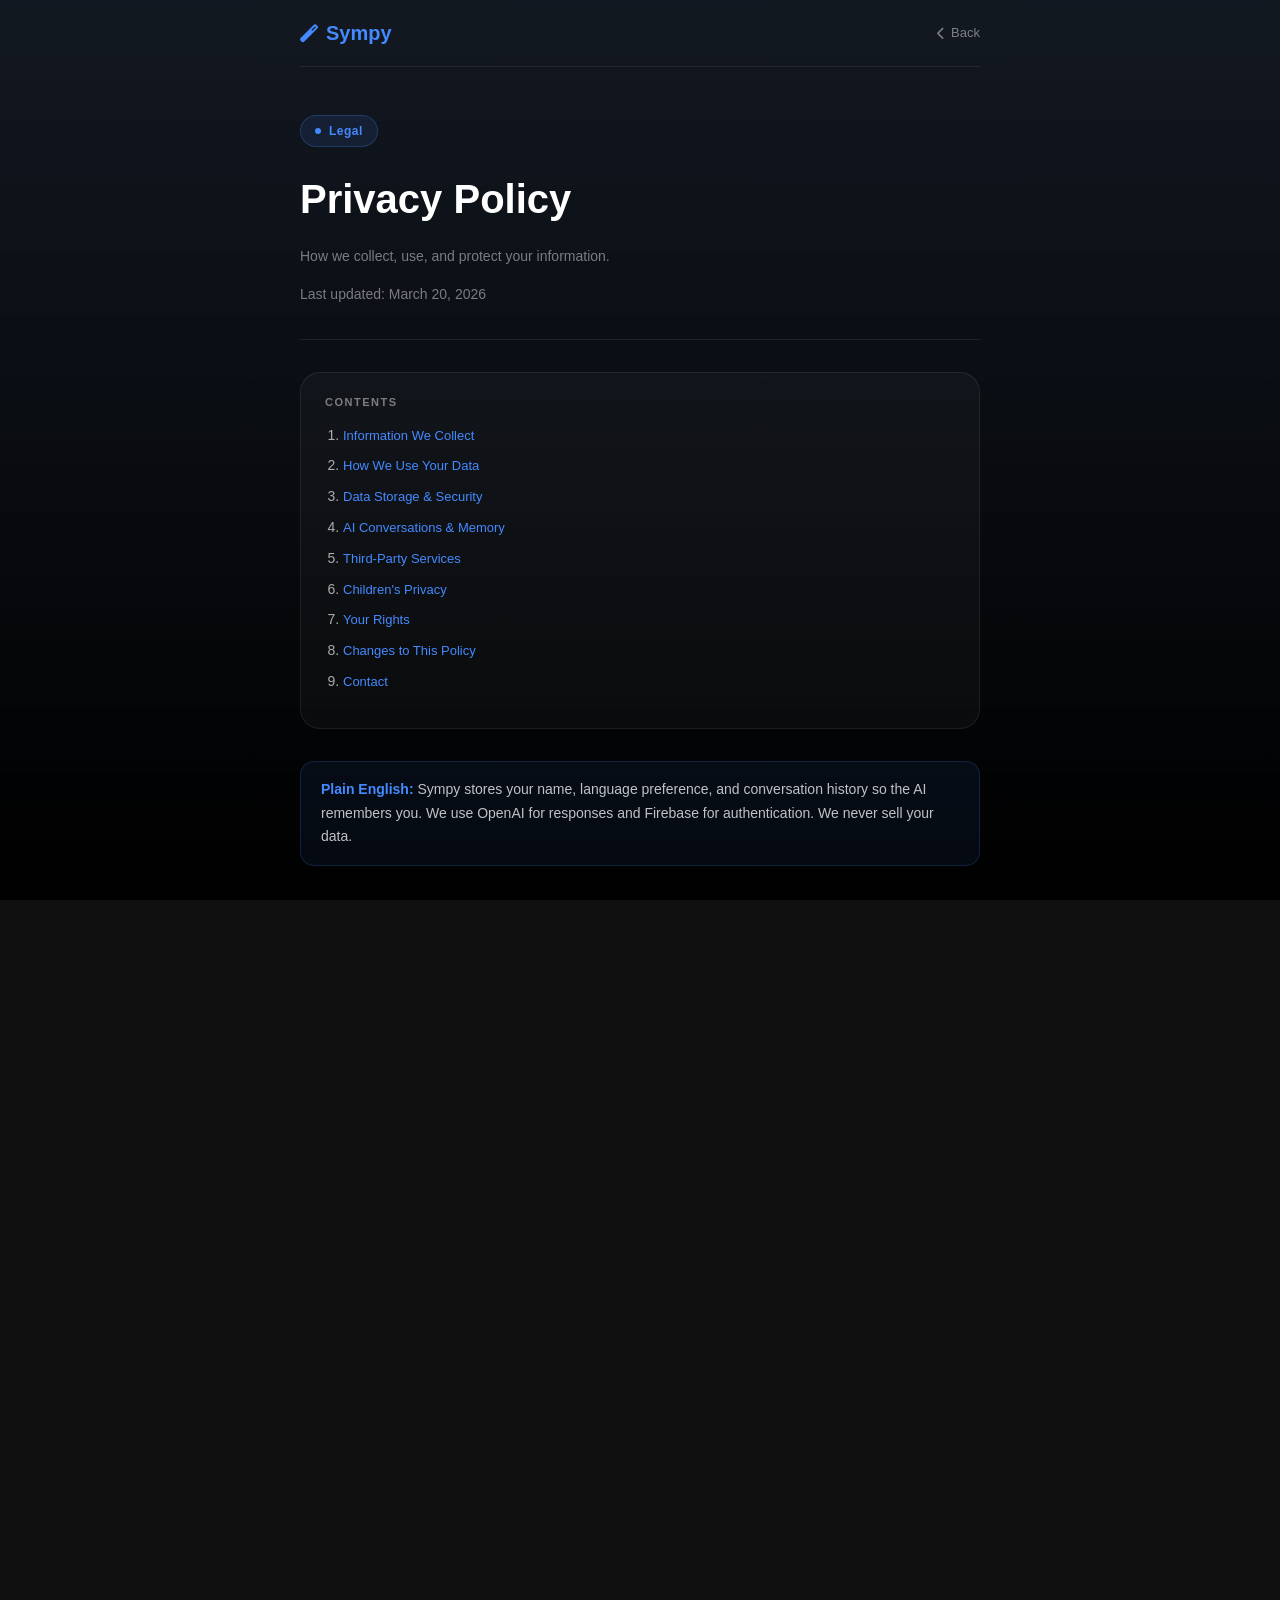
==== privacy.html @ 5a528c8b "fix: moved files to root, reset tracking" ====
<!DOCTYPE html>
<html lang="en">
<head>
<meta charset="UTF-8">
<meta name="viewport" content="width=device-width, initial-scale=1.0">
<title>Privacy Policy — Sympy</title>
<link rel="stylesheet" href="style.css">
<link rel="stylesheet" href="legal.css">
<link rel="stylesheet" href="https://cdnjs.cloudflare.com/ajax/libs/font-awesome/6.0.0/css/all.min.css">
</head>
<body>
<div class="gradient-bg"></div>
<div class="wrap">

  <nav>
    <a href="index.html"class="logo"><i class="fas fa-magic"></i> Sympy</a>
    <a href="index.html" class="back-link"><i class="fas fa-chevron-left"></i> Back</a>
  </nav>

  <div class="hero">
    <div class="badge"><span class="badge-dot"></span> Legal</div>
    <h1>Privacy Policy</h1>
    <p>How we collect, use, and protect your information.</p>
    <p class="last-updated">Last updated: March 20, 2026</p>
  </div>

  <div class="toc">
    <div class="toc-label">Contents</div>
    <ol>
      <li><a href="#s1">Information We Collect</a></li>
      <li><a href="#s2">How We Use Your Data</a></li>
      <li><a href="#s3">Data Storage & Security</a></li>
      <li><a href="#s4">AI Conversations & Memory</a></li>
      <li><a href="#s5">Third-Party Services</a></li>
      <li><a href="#s6">Children's Privacy</a></li>
      <li><a href="#s7">Your Rights</a></li>
      <li><a href="#s8">Changes to This Policy</a></li>
      <li><a href="#s9">Contact</a></li>
    </ol>
  </div>

  <div class="summary-box">
    <strong>Plain English:</strong> Sympy stores your name, language preference, and conversation history so the AI remembers you. We use OpenAI for responses and Firebase for authentication. We never sell your data.
  </div>

  <div id="s1" class="section">
    <div class="section-num">01</div>
    <h2>Information We Collect</h2>
    <ul>
      <li><strong>Account info:</strong> Your name and email via Firebase Authentication.</li>
      <li><strong>Conversation data:</strong> Messages, images you share, and AI responses.</li>
      <li><strong>Voice data:</strong> Speech processed in real time via LiveKit and OpenAI STT. Raw audio is never stored.</li>
      <li><strong>Usage data:</strong> Call durations, session timestamps, daily quota usage.</li>
      <li><strong>Device identifier:</strong> A stable ID tied to your Firebase account, used for daily call limits.</li>
      <li><strong>Mood & streak data:</strong> Emotional tone and daily usage streaks for personalisation.</li>
    </ul>
  </div>

  <div id="s2" class="section">
    <div class="section-num">02</div>
    <h2>How We Use Your Data</h2>
    <ul>
      <li>Provide and improve the Sympy service</li>
      <li>Help the AI remember your name, language, and conversation context</li>
      <li>Enforce the 5-minute daily voice call limit</li>
      <li>Generate conversation summaries shown in the app</li>
      <li>Track mood and usage streaks for personalisation</li>
    </ul>
    <p>We do <strong>not</strong> sell your data or use it for advertising.</p>
  </div>

  <div id="s3" class="section">
    <div class="section-num">03</div>
    <h2>Data Storage & Security</h2>
    <p>Conversation history is stored in Redis with a 30-day retention period. After 30 days of inactivity, your session data is automatically deleted.</p>
    <p>Security measures include HTTPS/WSS encryption, API key authentication, Firebase Authentication, and no storage of raw audio recordings.</p>
  </div>

  <div id="s4" class="section">
    <div class="section-num">04</div>
    <h2>AI Conversations & Memory</h2>
    <p>Sympy is powered by OpenAI's GPT-4o models. Messages are transmitted to OpenAI's servers for processing. See <a href="https://openai.com/privacy" target="_blank">OpenAI's Privacy Policy</a> for details.</p>
    <p>Your conversation history helps the AI remember your preferences and generate summaries. Images sent during chat are processed by GPT-4o vision and are <strong>not stored</strong> after processing.</p>
  </div>

  <div id="s5" class="section">
    <div class="section-num">05</div>
    <h2>Third-Party Services</h2>
    <ul>
      <li><strong>Firebase (Google)</strong> — Authentication: <a href="https://firebase.google.com/support/privacy" target="_blank">Privacy Policy</a></li>
      <li><strong>OpenAI</strong> — AI processing: <a href="https://openai.com/privacy" target="_blank">Privacy Policy</a></li>
      <li><strong>LiveKit</strong> — Voice calls: <a href="https://livekit.io/privacy" target="_blank">Privacy Policy</a></li>
      <li><strong>Cartesia</strong> — AI voice/TTS: <a href="https://cartesia.ai/privacy" target="_blank">Privacy Policy</a></li>
      <li><strong>Tavily</strong> — Internet search: <a href="https://tavily.com/privacy" target="_blank">Privacy Policy</a></li>
      <li><strong>Railway</strong> — Backend hosting: <a href="https://railway.app/legal/privacy" target="_blank">Privacy Policy</a></li>
    </ul>
  </div>

  <div id="s6" class="section">
    <div class="section-num">06</div>
    <h2>Children's Privacy</h2>
    <p>Sympy is not intended for children under 13. We do not knowingly collect data from children under 13. If you believe your child has used the service, contact us and we will delete their data immediately.</p>
  </div>

  <div id="s7" class="section">
    <div class="section-num">07</div>
    <h2>Your Rights</h2>
    <ul>
      <li><strong>Access</strong> — Request a copy of your data</li>
      <li><strong>Deletion</strong> — Request deletion of your account and all data</li>
      <li><strong>Correction</strong> — Update your account information</li>
      <li><strong>Portability</strong> — Request your conversation history</li>
    </ul>
    <p>Email us to exercise any of these rights. We respond within 30 days.</p>
  </div>

  <div id="s8" class="section">
    <div class="section-num">08</div>
    <h2>Changes to This Policy</h2>
    <p>We may update this policy. When significant changes occur, we'll notify you in-app or by email. Continued use after changes constitutes acceptance.</p>
  </div>

  <div id="s9" class="section">
    <div class="section-num">09</div>
    <h2>Contact</h2>
    <p>Questions about your privacy? Reach out:</p>
  </div>

  <div class="contact-card">
    <h3>Privacy questions?</h3>
    <p>We'll respond within 48 hours.</p>
    <a href="mailto:privacy@sympyapp.com" class="contact-btn">privacy@sympyapp.com</a>
  </div>

  <div class="page-footer">
    <p>© 2026 Sasa Technologies</p>
    <div class="footer-links">
      <a href="index.html">Home</a>
      <a href="terms.html">Terms</a>
      <a href="support.html">Support</a>
      <a href="report.html">Report</a>
    </div>
  </div>

</div>
</body>
</html>
---- style.css ----
/* ═══════════════════════════════════════════════════
   SYMPY WEB — Complete Stylesheet
   Matches Flutter app: #0F0F0F bg, #448AFF blue, #E040FB purple
═══════════════════════════════════════════════════ */
:root {
    --bg-dark:   #0F0F0F;
    --bg-card:   #161625;
    --accent-blue:   #448AFF;
    --accent-purple: #E040FB;
    --accent-red:    #ff4444;
    --accent-green:  #4CAF50;
    --text-white: #ffffff;
    --text-dim:   rgba(255,255,255,0.45);
    --card-bg:    rgba(255,255,255,0.04);
    --border:     rgba(255,255,255,0.08);
    --gradient-btn: linear-gradient(135deg, #448AFF, #E040FB);
}

/* ── RESET ── */
*, *::before, *::after { box-sizing: border-box; margin: 0; padding: 0; }
html, body { height: 100%; width: 100%; overflow: hidden; }
body {
    background: var(--bg-dark);
    color: var(--text-white);
    font-family: 'Segoe UI', Roboto, Helvetica, Arial, sans-serif;
    font-size: 16px;
    -webkit-tap-highlight-color: transparent;
    user-select: none;
}
input, textarea { user-select: text; }
a { text-decoration: none; color: inherit; }

/* ── GRADIENT BG ── */
.gradient-bg {
    position: fixed; inset: 0; z-index: -1;
    background: linear-gradient(160deg, rgba(68,138,255,0.1) 0%, #000 60%);
}

/* ── AUTOFILL FIX ── */
input:-webkit-autofill,
input:-webkit-autofill:hover,
input:-webkit-autofill:focus {
    -webkit-text-fill-color: white !important;
    -webkit-box-shadow: 0 0 0 1000px #1a1a2e inset !important;
    transition: background-color 5000s;
}

/* ── CURSORS ── */
.clickable-text, button, .vibe-chip, .card, .drawer-item, .faq-q { cursor: pointer !important; }

/* ═══════════ SCREENS ═══════════ */
.screen {
    display: none;
    position: fixed; inset: 0;
    flex-direction: column;
    align-items: center;
    justify-content: center;
}
.screen.active { display: flex; }

/* ═══════════ AUTH SCREENS ═══════════ */
.container {
    width: 100%; max-width: 420px;
    padding: 20px;
    display: flex; flex-direction: column;
    align-items: center; text-align: center;
}
.auth-card {
    background: rgba(255,255,255,0.03);
    backdrop-filter: blur(20px);
    -webkit-backdrop-filter: blur(20px);
    border: 1px solid var(--border);
    border-radius: 28px;
    padding: 36px 28px;
    width: 100%; max-width: 380px;
    text-align: center;
}
.logo-icon { font-size: 44px; color: var(--accent-blue); margin-bottom: 14px; display: block; }
.auth-title { font-size: 26px; font-weight: bold; margin-bottom: 4px; }
.subtitle { color: var(--text-dim); font-size: 14px; margin-bottom: 28px; }
.auth-form { display: flex; flex-direction: column; gap: 14px; width: 100%; }

.input-group {
    display: flex; align-items: center;
    background: rgba(255,255,255,0.06);
    border: 1px solid transparent;
    border-radius: 14px;
    padding: 0 16px;
    transition: border-color 0.2s;
}
.input-group:focus-within { border-color: var(--accent-blue); }
.input-group i { color: var(--text-dim); font-size: 15px; margin-right: 10px; flex-shrink: 0; }
.input-group input {
    flex: 1; background: transparent; border: none;
    color: white; padding: 16px 0; outline: none; font-size: 15px;
}

.forgot-pass { text-align: right; font-size: 13px; color: var(--accent-blue); }
.auth-switch { color: var(--text-dim); font-size: 14px; margin-top: 8px; }
.auth-switch span { color: var(--accent-blue); font-weight: 600; }

.btn-primary {
    position: relative;
    padding: 16px; border-radius: 40px; border: none;
    font-size: 16px; font-weight: bold;
    background: white; color: black;
    width: 100%; min-height: 54px;
    display: flex; justify-content: center; align-items: center; gap: 8px;
    transition: transform 0.15s, opacity 0.15s;
}
.btn-primary:active { transform: scale(0.97); }
.gradient-btn { background: var(--gradient-btn) !important; color: white !important; }
.btn-secondary {
    background: transparent; border: 1px solid var(--border);
    color: white; padding: 14px; border-radius: 40px; width: 100%;
    font-size: 15px; font-weight: 500;
    transition: border-color 0.2s;
}
.btn-secondary:hover { border-color: rgba(68,138,255,0.4); }

/* Spinner */
.loader {
    width: 20px; height: 20px;
    border: 3px solid rgba(255,255,255,0.2);
    border-top: 3px solid white;
    border-radius: 50%;
    animation: spin 0.7s linear infinite;
}
@keyframes spin { to { transform: rotate(360deg); } }

/* Pulse */
.pulse { animation: pulse-anim 2s infinite; }
@keyframes pulse-anim {
    0%,100% { box-shadow: 0 0 0 0 rgba(68,138,255,0.4); }
    50% { box-shadow: 0 0 0 12px rgba(68,138,255,0); }
}

/* ═══════════ DRAWER ═══════════ */
#drawer-overlay {
    display: none;
    position: fixed; inset: 0; z-index: 998;
    background: rgba(0,0,0,0.55);
    backdrop-filter: blur(4px);
}
#drawer-overlay.open { display: block; }

#drawer {
    position: fixed; top: 0; left: -300px; bottom: 0;
    width: 280px; z-index: 999;
    background: #0d0d1f;
    border-right: 1px solid var(--border);
    display: flex; flex-direction: column;
    transition: left 0.3s cubic-bezier(0.4,0,0.2,1);
    overflow-y: auto;
}
#drawer.open { left: 0; }

.drawer-header {
    padding: 52px 20px 20px;
    background: linear-gradient(160deg, rgba(68,138,255,0.12), rgba(224,64,251,0.06));
    border-bottom: 1px solid var(--border);
    display: flex; align-items: center; gap: 14px;
}
.drawer-avatar-circle {
    width: 52px; height: 52px; border-radius: 50%; flex-shrink: 0;
    background: rgba(68,138,255,0.15);
    border: 2px solid rgba(68,138,255,0.35);
    display: flex; align-items: center; justify-content: center;
    font-size: 22px; color: var(--accent-blue);
}
.drawer-user-info { display: flex; flex-direction: column; gap: 3px; overflow: hidden; }
.drawer-user-info span:first-child { font-size: 15px; font-weight: 700; white-space: nowrap; overflow: hidden; text-overflow: ellipsis; }
.drawer-email-text { font-size: 11px; color: var(--text-dim); white-space: nowrap; overflow: hidden; text-overflow: ellipsis; }

.drawer-quota-box {
    margin: 16px; padding: 14px;
    background: rgba(68,138,255,0.07);
    border: 1px solid rgba(68,138,255,0.15);
    border-radius: 14px;
    display: flex; flex-direction: column; gap: 8px;
}
.dq-row { display: flex; align-items: center; gap: 8px; }
.dq-bar {
    height: 5px; background: rgba(255,255,255,0.08);
    border-radius: 5px; overflow: hidden;
}
.dq-bar-fill {
    height: 100%; width: 0%;
    background: linear-gradient(90deg, var(--accent-blue), var(--accent-purple));
    border-radius: 5px; transition: width 0.5s ease;
}

.drawer-divider { height: 1px; background: var(--border); margin: 6px 0; }

.drawer-item {
    display: flex; align-items: center; gap: 12px;
    padding: 14px 20px; font-size: 14px; color: rgba(255,255,255,0.75);
    transition: background 0.15s;
    text-decoration: none;
}
.drawer-item:hover { background: rgba(255,255,255,0.05); }
.drawer-item i { width: 18px; text-align: center; color: var(--accent-blue); font-size: 15px; }
.drawer-danger { color: #ff6b6b !important; }
.drawer-danger i { color: #ff6b6b !important; }

.drawer-footer-text {
    margin-top: auto; padding: 20px;
    font-size: 11px; color: rgba(255,255,255,0.15); text-align: center;
}

/* ═══════════ VOICE SELECTION ═══════════ */
#voice-screen { justify-content: flex-start; }

.voice-topbar {
    position: absolute; top: 0; left: 0; right: 0;
    height: 68px; padding: 0 16px;
    display: flex; align-items: center; justify-content: space-between;
    background: rgba(0,0,0,0.5); backdrop-filter: blur(15px);
    border-bottom: 1px solid var(--border); z-index: 10;
}
.topbar-logo { font-size: 18px; font-weight: bold; color: var(--accent-blue); }
.topbar-logo i { margin-right: 6px; }
.topbar-menu-btn {
    background: none; border: none; color: white;
    font-size: 20px; padding: 10px; cursor: pointer;
}
.topbar-avatar {
    width: 38px; height: 38px; border-radius: 50%; object-fit: cover;
    border: 2px solid rgba(68,138,255,0.5);
}

.selection-grid {
    display: flex; gap: 16px; justify-content: center;
    flex-wrap: wrap; margin-bottom: 20px;
    width: 100%;
}
.card {
    background: var(--card-bg);
    border: 2px solid transparent;
    border-radius: 24px; padding: 20px 16px;
    cursor: pointer; transition: all 0.2s;
    width: 140px; text-align: center;
}
.card.selected {
    background: rgba(68,138,255,0.12);
    border-color: var(--accent-blue);
    box-shadow: 0 0 24px rgba(68,138,255,0.2);
}
.card:hover:not(.selected) { background: rgba(255,255,255,0.06); }
.card h3 { font-size: 16px; font-weight: 700; margin-bottom: 4px; }
.card span { font-size: 12px; color: var(--text-dim); }
.avatar-ring {
    width: 72px; height: 72px; border-radius: 50%;
    border: 3px solid var(--accent-blue);
    overflow: hidden; margin: 0 auto 12px;
}

.daily-limit-card {
    display: flex; align-items: center; gap: 12px;
    background: rgba(68,138,255,0.08);
    border: 1px solid rgba(68,138,255,0.2);
    border-radius: 16px; padding: 14px 18px;
    width: 100%; max-width: 320px;
    margin: 0 auto 20px; text-align: left;
}
.limit-icon {
    width: 36px; height: 36px; border-radius: 10px;
    background: rgba(68,138,255,0.15); flex-shrink: 0;
    display: flex; align-items: center; justify-content: center;
    font-size: 15px; color: var(--accent-blue);
}
.limit-info { display: flex; flex-direction: column; gap: 2px; }
.limit-title { font-size: 13px; font-weight: 600; }
.limit-sub { font-size: 11px; color: var(--text-dim); }

/* ═══════════ VIBE SCREEN ═══════════ */
.vibe-back-btn {
    position: absolute; top: 20px; left: 16px;
    background: none; border: none; color: white; font-size: 20px; padding: 8px;
}
.vibe-grid { display: flex; flex-wrap: wrap; gap: 10px; justify-content: center; margin: 20px 0 32px; }
.vibe-chip {
    padding: 11px 22px; border-radius: 50px; font-size: 14px; font-weight: 500;
    background: rgba(255,255,255,0.06);
    border: 1px solid rgba(255,255,255,0.1);
    transition: all 0.2s;
}
.vibe-chip.active {
    background: linear-gradient(135deg, rgba(68,138,255,0.3), rgba(224,64,251,0.25));
    border-color: var(--accent-blue);
    box-shadow: 0 0 16px rgba(68,138,255,0.2);
}

/* ═══════════ CHAT SCREEN ═══════════ */
#chat-screen {
    display: none; flex-direction: column;
    height: 100vh; overflow: hidden;
}
#chat-screen.active { display: flex !important; }

.chat-header {
    width: 100%; height: 64px; flex-shrink: 0;
    padding: 0 8px 0 4px;
    display: flex; align-items: center; justify-content: space-between;
    background: rgba(0,0,0,0.75);
    backdrop-filter: blur(20px);
    -webkit-backdrop-filter: blur(20px);
    border-bottom: 1px solid rgba(255,255,255,0.07);
    z-index: 50;
}
.header-info { display: flex; align-items: center; gap: 10px; overflow: hidden; }
.back-btn {
    background: none; border: none; color: white; font-size: 20px;
    padding: 10px 12px; flex-shrink: 0;
}
.chat-avatar-img {
    width: 40px; height: 40px; border-radius: 50%; object-fit: cover;
    border: 2px solid rgba(68,138,255,0.4); flex-shrink: 0;
}
.header-info h4 { font-size: 15px; font-weight: 700; }
.online-dot {
    width: 7px; height: 7px; border-radius: 50%;
    background: var(--accent-green);
    box-shadow: 0 0 6px var(--accent-green);
    animation: online-pulse 2s infinite;
}
@keyframes online-pulse { 0%,100%{opacity:1}50%{opacity:0.5} }

.header-actions { display: flex; align-items: center; gap: 2px; flex-shrink: 0; }
.header-call-btn {
    background: none; border: none;
    color: white; font-size: 20px; padding: 10px 12px;
    transition: color 0.2s;
}
.header-call-btn:hover { color: var(--accent-blue); }
.header-menu-btn {
    background: none; border: none;
    color: var(--text-dim); font-size: 18px; padding: 10px 12px;
}

/* Chat body */
.chat-body {
    flex: 1; width: 100%; overflow-y: auto;
    padding: 20px;
    padding-bottom: 110px; /* ensures last message never hidden behind input */
    display: flex; flex-direction: column; gap: 12px;
    background: #000;  /* set dynamically by selectVoice() in script.js */
    min-height: 0;
}
.chat-body::-webkit-scrollbar { width: 0; }

/* Messages */
.message {
    max-width: 85%; padding: 12px 16px;
    border-radius: 20px; font-size: 16px; line-height: 1.4;
    word-wrap: break-word;
    backdrop-filter: blur(8px);
    -webkit-backdrop-filter: blur(8px);
}
.message.sympy {
    align-self: flex-start;
    background: rgba(255,255,255,0.15);
    border: 1px solid rgba(255,255,255,0.1);
    border-bottom-left-radius: 2px;
}
.message.user {
    align-self: flex-end;
    background: rgba(68,138,255,0.9);
    border-bottom-right-radius: 2px;
}
.message img {
    max-width: 100%; border-radius: 12px; display: block;
    margin-bottom: 6px;
}
.message .caption-text {
    font-size: 13px; opacity: 0.85; margin-top: 4px;
}

/* Typing */
.typing { display: flex !important; align-items: center; gap: 5px; padding: 14px 18px !important; width: fit-content; min-height: 44px; }
.dot { width: 7px; height: 7px; background: white; border-radius: 50%; opacity: 0.45; animation: bounce 1.4s infinite ease-in-out both; }
.dot:nth-child(1){animation-delay:-0.32s}.dot:nth-child(2){animation-delay:-0.16s}
@keyframes bounce { 0%,80%,100%{transform:scale(0)}40%{transform:scale(1);opacity:1} }

/* Summary banners */
#summary-container { width: 100%; flex-shrink: 0; }

/* Input area */
.chat-input-area {
    position: fixed; bottom: 0; left: 0; right: 0;
    padding: 10px 12px calc(10px + env(safe-area-inset-bottom));
    background: rgba(10,10,20,0.97);
    backdrop-filter: blur(12px);
    border-top: 1px solid rgba(255,255,255,0.06);
    z-index: 50;
}
.input-wrapper {
    display: flex; align-items: center; gap: 6px;
    background: rgba(255,255,255,0.08);
    border-radius: 28px; padding: 5px 6px 5px 12px;
    border: 1px solid rgba(255,255,255,0.08);
}
.input-wrapper:focus-within { border-color: rgba(68,138,255,0.4); }
.input-wrapper input {
    flex: 1; background: transparent; border: none;
    color: white; padding: 10px 4px; outline: none; font-size: 15px;
}
.input-wrapper input::placeholder { color: rgba(255,255,255,0.25); }
.icon-btn {
    background: none; border: none; color: var(--text-dim);
    font-size: 18px; padding: 8px; flex-shrink: 0; transition: color 0.2s;
}
.icon-btn:hover { color: var(--accent-blue); }
.send-btn {
    width: 42px; height: 42px; border-radius: 50%; border: none;
    background: var(--gradient-btn); color: white; flex-shrink: 0;
    display: flex; align-items: center; justify-content: center;
    font-size: 16px; transition: transform 0.15s, opacity 0.15s;
}
.send-btn:active { transform: scale(0.9); }

/* ═══════════ IMAGE PREVIEW OVERLAY ═══════════ */
#image-preview-overlay {
    display: none; position: fixed; inset: 0; z-index: 1100;
    background: rgba(0,0,0,0.75); backdrop-filter: blur(8px);
    align-items: flex-end; justify-content: center;
}
#image-preview-overlay.open { display: flex; }
.img-preview-card {
    background: #13131f; border: 1px solid var(--border);
    border-radius: 24px 24px 0 0; padding: 0 0 24px;
    width: 100%; max-width: 480px;
    overflow: hidden;
}
.img-preview-header {
    display: flex; justify-content: space-between; align-items: center;
    padding: 16px 20px 12px;
    border-bottom: 1px solid var(--border);
    font-size: 15px; font-weight: 700;
}
.img-close-btn { background: none; border: none; color: var(--text-dim); font-size: 20px; padding: 4px; }
.img-preview-body {
    padding: 16px; display: flex; justify-content: center;
    max-height: 50vh; overflow: hidden;
}
#preview-img { max-width: 100%; max-height: 44vh; border-radius: 14px; object-fit: contain; }
.img-caption-row {
    display: flex; align-items: center; gap: 8px;
    padding: 12px 16px 0;
}
.img-caption-row input {
    flex: 1; background: rgba(255,255,255,0.07);
    border: 1px solid var(--border); border-radius: 24px;
    color: white; padding: 11px 16px; font-size: 14px; outline: none;
}
.img-caption-row input:focus { border-color: rgba(68,138,255,0.45); }
.img-caption-row input::placeholder { color: rgba(255,255,255,0.25); }

/* ═══════════ CALL OVERLAY ═══════════ */
#call-overlay {
    position: fixed; inset: 0; z-index: 1000;
    display: none; flex-direction: column;
    align-items: center; justify-content: center;
    padding: 0;
}
#call-overlay.active { display: flex !important; }

.call-bg {
    position: absolute; inset: 0; z-index: 0;
    background: radial-gradient(ellipse at 50% 35%, #1a1040 0%, #080818 60%, #000 100%);
    transition: background 0.5s;
}
.call-container {
    position: relative; z-index: 1;
    width: 100%; max-width: 420px;
    display: flex; flex-direction: column;
    align-items: center;
    padding: 0 24px 40px;
    height: 100vh; justify-content: center; gap: 0;
}

/* Top row */
.call-top-row {
    position: absolute; top: 0; left: 0; right: 0;
    display: flex; align-items: center; justify-content: space-between;
    padding: 52px 20px 16px;
}
.call-live-badge {
    display: flex; align-items: center; gap: 6px;
    background: rgba(255,255,255,0.08);
    border: 1px solid rgba(255,255,255,0.12);
    border-radius: 20px; padding: 6px 12px;
}
.call-live-dot {
    width: 7px; height: 7px; border-radius: 50%;
    background: #888; animation: none;
    transition: background 0.3s;
}
.call-live-dot.live { background: var(--accent-green); animation: online-pulse 1.5s infinite; }
.call-timer { font-size: 20px; font-weight: 300; font-variant-numeric: tabular-nums; letter-spacing: 2px; }
.call-quota-pill {
    display: flex; align-items: center; gap: 5px;
    background: rgba(255,255,255,0.07);
    border: 1px solid rgba(255,255,255,0.12);
    border-radius: 20px; padding: 6px 12px;
    color: rgba(255,255,255,0.65);
}

/* Avatar */
.call-avatar-wrap {
    position: relative; width: 190px; height: 190px;
    margin-bottom: 24px;
}
.call-pulse-ring {
    position: absolute; inset: 0; border-radius: 50%;
    border: 2px solid rgba(68,138,255,0.35);
    animation: call-ring 3s ease-out infinite;
}
.call-pulse-ring.r2 { animation-delay: 1s; }
.call-pulse-ring.r3 { animation-delay: 2s; }
@keyframes call-ring { 0%{transform:scale(1);opacity:0.6} 100%{transform:scale(1.6);opacity:0} }
.call-avatar {
    width: 190px; height: 190px; border-radius: 50%; object-fit: cover;
    border: 4px solid rgba(255,255,255,0.1);
    box-shadow: 0 0 60px rgba(68,138,255,0.25);
    position: relative; z-index: 1;
}

.call-ai-name { font-size: 28px; font-weight: bold; margin-bottom: 6px; }
.call-vibe-tag {
    font-size: 12px; color: var(--text-dim);
    background: rgba(255,255,255,0.06);
    border: 1px solid rgba(255,255,255,0.1);
    border-radius: 20px; padding: 5px 14px; margin-bottom: 20px;
}

/* Waveform */
.call-wave {
    display: flex; align-items: center; gap: 4px; height: 36px; margin-bottom: 32px;
}
.wave-bar {
    width: 4px; background: var(--accent-blue);
    border-radius: 4px; opacity: 0.35;
    animation: wave-idle 1.5s ease-in-out infinite;
}
.wave-bar:nth-child(1){animation-delay:0s;height:10px}
.wave-bar:nth-child(2){animation-delay:0.1s;height:18px}
.wave-bar:nth-child(3){animation-delay:0.2s;height:28px}
.wave-bar:nth-child(4){animation-delay:0.3s;height:36px}
.wave-bar:nth-child(5){animation-delay:0.2s;height:28px}
.wave-bar:nth-child(6){animation-delay:0.1s;height:18px}
.wave-bar:nth-child(7){animation-delay:0s;height:10px}
@keyframes wave-idle {
    0%,100%{transform:scaleY(0.4);opacity:0.25}
    50%{transform:scaleY(1);opacity:0.55}
}
.call-wave.active .wave-bar {
    opacity: 0.9;
    animation: wave-active 0.6s ease-in-out infinite alternate;
}
@keyframes wave-active {
    from{transform:scaleY(0.3)} to{transform:scaleY(1)}
}

/* Controls */
.call-controls { display: flex; gap: 28px; align-items: center; }
.ctrl-wrap { display: flex; flex-direction: column; align-items: center; gap: 8px; }
.ctrl-label { font-size: 11px; color: var(--text-dim); letter-spacing: 0.5px; }
.control-btn {
    width: 62px; height: 62px; border-radius: 50%; border: none;
    background: rgba(255,255,255,0.1);
    color: white; font-size: 22px;
    display: flex; align-items: center; justify-content: center;
    transition: background 0.2s, transform 0.15s;
}
.control-btn:active { transform: scale(0.92); }
.control-btn.muted { background: rgba(255,68,68,0.3); color: #ff6b6b; }
.control-btn.end-call {
    width: 72px; height: 72px; font-size: 26px;
    background: var(--accent-red);
    box-shadow: 0 8px 28px rgba(255,68,68,0.4);
}
.control-btn.active-blue { background: rgba(68,138,255,0.3); color: var(--accent-blue); }

/* ═══════════ SITE FOOTER ═══════════ */
#site-footer {
    position: fixed; bottom: 0; left: 0; right: 0;
    display: none; gap: 10px; justify-content: center; align-items: center;
    padding: 10px 16px; flex-wrap: wrap; z-index: 200;
    background: rgba(10,10,20,0.9); backdrop-filter: blur(10px);
    border-top: 1px solid rgba(255,255,255,0.05);
}
#site-footer a { color: rgba(255,255,255,0.28); font-size: 11px; text-decoration: none; transition: color 0.2s; }
#site-footer a:hover { color: var(--accent-blue); }
#site-footer span { color: rgba(255,255,255,0.12); font-size: 11px; }

/* Show footer on auth screens */
#login-screen.active ~ #site-footer,
#signup-screen.active ~ #site-footer,
#forgot-password-screen.active ~ #site-footer { display: flex !important; }
---- legal.css ----
/* Shared styles for all legal/support pages — matches app exactly */
:root {
    --bg-dark: #0F0F0F;
    --accent-blue: #448AFF;
    --accent-purple: #E040FB;
    --text-white: #ffffff;
    --text-dim: rgba(255,255,255,0.45);
    --card-bg: rgba(255,255,255,0.03);
    --border: rgba(255,255,255,0.08);
}
*, *::before, *::after { box-sizing: border-box; margin: 0; padding: 0; }
html { scroll-behavior: smooth; }
body {
    background: var(--bg-dark); color: var(--text-white);
    font-family: 'Segoe UI', Roboto, Helvetica, Arial, sans-serif;
    font-size: 15px; line-height: 1.7; min-height: 100vh;
}
.gradient-bg {
    position: fixed; top: 0; width: 100%; height: 100%; z-index: -1;
    background: linear-gradient(to bottom, rgba(68,138,255,0.08), #000000);
}
.wrap { max-width: 720px; margin: 0 auto; padding: 0 20px 60px; }

/* NAV */
nav {
    display: flex; align-items: center; justify-content: space-between;
    padding: 16px 0; border-bottom: 1px solid var(--border); margin-bottom: 0;
}
.logo {
    font-size: 20px; font-weight: bold; color: var(--accent-blue);
    text-decoration: none; display: flex; align-items: center; gap: 8px;
}
.logo i { font-size: 18px; }
.back-link {
    font-size: 13px; color: var(--text-dim); text-decoration: none;
    display: flex; align-items: center; gap: 6px; transition: color 0.2s;
}
.back-link:hover { color: var(--text-white); }

/* HERO */
.hero { padding: 48px 0 32px; border-bottom: 1px solid var(--border); margin-bottom: 32px; }
.badge {
    display: inline-flex; align-items: center; gap: 8px;
    background: rgba(68,138,255,0.1); border: 1px solid rgba(68,138,255,0.25);
    border-radius: 20px; padding: 5px 14px; margin-bottom: 18px;
    font-size: 12px; color: var(--accent-blue); font-weight: 600; letter-spacing: 0.5px;
}
.badge-dot { width: 6px; height: 6px; border-radius: 50%; background: var(--accent-blue); animation: blink 2s infinite; }
@keyframes blink { 0%,100%{opacity:1}50%{opacity:0.3} }
h1 { font-size: clamp(26px, 5vw, 40px); font-weight: bold; margin-bottom: 12px; }
.hero p { color: var(--text-dim); font-size: 14px; }
.last-updated { margin-top: 8px; font-size: 11px; color: rgba(255,255,255,0.2); }

/* TOC */
.toc {
    background: var(--card-bg); border: 1px solid var(--border);
    border-radius: 20px; padding: 20px 24px; margin-bottom: 32px;
}
.toc-label { font-size: 11px; font-weight: 700; letter-spacing: 1.5px; text-transform: uppercase; color: var(--text-dim); margin-bottom: 12px; }
.toc ol { padding-left: 18px; }
.toc li { margin-bottom: 7px; }
.toc a { color: var(--accent-blue); text-decoration: none; font-size: 13px; }
.toc a:hover { text-decoration: underline; }

/* SUMMARY BOX */
.summary-box {
    background: rgba(68,138,255,0.07); border: 1px solid rgba(68,138,255,0.18);
    border-radius: 14px; padding: 16px 20px; margin-bottom: 32px;
    font-size: 14px; color: rgba(255,255,255,0.75);
}
.summary-box strong { color: var(--accent-blue); }

/* SECTIONS */
.section { padding: 36px 0; border-bottom: 1px solid var(--border); }
.section:last-of-type { border-bottom: none; }
.section-num { font-size: 10px; font-weight: 700; letter-spacing: 2px; text-transform: uppercase; color: var(--accent-blue); margin-bottom: 6px; }
h2 { font-size: 20px; font-weight: bold; margin-bottom: 16px; }
p { color: rgba(255,255,255,0.65); margin-bottom: 14px; font-size: 14px; }
p:last-child { margin-bottom: 0; }
ul, ol { color: rgba(255,255,255,0.65); padding-left: 20px; margin-bottom: 14px; }
li { margin-bottom: 7px; font-size: 14px; }
strong { color: rgba(255,255,255,0.9); }
a { color: var(--accent-blue); text-decoration: none; }
a:hover { text-decoration: underline; }

.warn-box {
    background: rgba(255,68,68,0.07); border: 1px solid rgba(255,68,68,0.2);
    border-radius: 14px; padding: 16px 20px; margin: 16px 0;
    font-size: 14px; color: rgba(255,255,255,0.75);
}
.warn-box strong { color: #ff4444; }

/* CONTACT CARD */
.contact-card {
    background: rgba(68,138,255,0.08); border: 1px solid rgba(68,138,255,0.2);
    border-radius: 20px; padding: 28px; text-align: center; margin: 32px 0;
}
.contact-card h3 { font-size: 18px; font-weight: bold; margin-bottom: 8px; }
.contact-card p { font-size: 13px; margin-bottom: 18px; }
.contact-btn {
    display: inline-block;
    background: linear-gradient(135deg, var(--accent-blue), var(--accent-purple));
    color: white; text-decoration: none; padding: 12px 28px;
    border-radius: 50px; font-size: 14px; font-weight: bold;
    transition: opacity 0.2s, transform 0.2s;
}
.contact-btn:hover { opacity: 0.88; transform: translateY(-1px); text-decoration: none; }

/* FOOTER */
.page-footer {
    padding: 24px 0; border-top: 1px solid var(--border); margin-top: 24px;
    display: flex; flex-wrap: wrap; gap: 12px;
    justify-content: space-between; align-items: center;
}
.page-footer p { color: rgba(255,255,255,0.2); font-size: 12px; margin: 0; }
.footer-links { display: flex; gap: 16px; flex-wrap: wrap; }
.footer-links a { color: rgba(255,255,255,0.3); font-size: 12px; text-decoration: none; transition: color 0.2s; }
.footer-links a:hover { color: var(--accent-blue); }

/* FAQ accordion (support page) */
.cat-label { font-size: 10px; font-weight: 700; letter-spacing: 1.5px; text-transform: uppercase; color: var(--text-dim); margin: 32px 0 12px; }
.faq { background: var(--card-bg); border: 1px solid var(--border); border-radius: 16px; margin-bottom: 8px; overflow: hidden; transition: border-color 0.2s; }
.faq:hover { border-color: rgba(68,138,255,0.25); }
.faq.open { border-color: rgba(68,138,255,0.35); }
.faq-q { padding: 16px 18px; display: flex; justify-content: space-between; align-items: center; cursor: pointer; gap: 14px; }
.faq-q-text { font-size: 14px; font-weight: 500; }
.faq-arrow { width: 26px; height: 26px; border-radius: 50%; flex-shrink: 0; background: rgba(255,255,255,0.05); display: flex; align-items: center; justify-content: center; font-size: 11px; color: var(--text-dim); transition: transform 0.3s; }
.faq.open .faq-arrow { transform: rotate(180deg); color: var(--accent-blue); background: rgba(68,138,255,0.12); }
.faq-a { max-height: 0; overflow: hidden; transition: max-height 0.35s ease, padding 0.25s; padding: 0 18px; }
.faq.open .faq-a { max-height: 500px; padding: 0 18px 18px; }
.faq-a p { color: rgba(255,255,255,0.6); font-size: 13px; margin-bottom: 8px; }

/* Search bar */
.search-wrap { position: relative; margin-bottom: 24px; }
.search-input {
    width: 100%; padding: 13px 16px 13px 44px;
    background: var(--card-bg); border: 1px solid var(--border);
    border-radius: 14px; color: white; font-size: 14px; outline: none;
    font-family: inherit; transition: border-color 0.2s;
}
.search-input::placeholder { color: rgba(255,255,255,0.2); }
.search-input:focus { border-color: rgba(68,138,255,0.45); }
.search-icon { position: absolute; left: 15px; top: 50%; transform: translateY(-50%); color: rgba(255,255,255,0.25); font-size: 15px; }

/* Report form */
.field { margin-bottom: 20px; }
label { display: block; font-size: 13px; font-weight: 500; color: rgba(255,255,255,0.7); margin-bottom: 8px; }
input[type="text"], input[type="email"], textarea, select {
    width: 100%; background: var(--card-bg); border: 1px solid var(--border);
    border-radius: 12px; color: white; font-size: 14px; font-family: inherit;
    padding: 13px 15px; outline: none; transition: border-color 0.2s; appearance: none;
}
input:focus, textarea:focus, select:focus { border-color: rgba(68,138,255,0.45); }
input::placeholder, textarea::placeholder { color: rgba(255,255,255,0.2); }
textarea { resize: vertical; min-height: 110px; }
.hint { font-size: 11px; color: rgba(255,255,255,0.25); margin-top: 5px; }
.type-grid { display: grid; grid-template-columns: 1fr 1fr; gap: 8px; }
.type-card {
    padding: 14px; border-radius: 14px; border: 1px solid var(--border);
    background: var(--card-bg); cursor: pointer; transition: all 0.2s;
    display: flex; align-items: center; gap: 10px;
}
.type-card:hover, .type-card.selected { border-color: rgba(68,138,255,0.4); background: rgba(68,138,255,0.08); }
.type-icon { font-size: 20px; }
.type-text { font-size: 13px; font-weight: 500; }
.type-sub { font-size: 11px; color: var(--text-dim); }
.sev-row { display: flex; gap: 8px; flex-wrap: wrap; }
.sev-btn { padding: 7px 14px; border-radius: 50px; font-size: 12px; border: 1px solid var(--border); background: var(--card-bg); color: var(--text-dim); cursor: pointer; transition: all 0.2s; }
.sev-btn.active { background: rgba(68,138,255,0.15); border-color: rgba(68,138,255,0.4); color: white; }
.submit-btn {
    width: 100%; padding: 15px; border-radius: 40px; border: none; cursor: pointer;
    background: linear-gradient(135deg, var(--accent-blue), var(--accent-purple));
    color: white; font-size: 16px; font-weight: bold; font-family: inherit;
    transition: opacity 0.2s, transform 0.2s; margin-top: 8px;
}
.submit-btn:hover { opacity: 0.88; transform: translateY(-1px); }
.step-list { list-style: none; margin-top: 8px; }
.step-list li { display: flex; align-items: center; gap: 8px; padding: 9px 12px; background: rgba(255,255,255,0.03); border: 1px solid var(--border); border-radius: 10px; margin-bottom: 7px; font-size: 13px; color: rgba(255,255,255,0.65); }
.step-num { width: 20px; height: 20px; border-radius: 50%; flex-shrink: 0; background: rgba(68,138,255,0.18); color: var(--accent-blue); display: flex; align-items: center; justify-content: center; font-size: 10px; font-weight: bold; }
.step-del { margin-left: auto; color: rgba(255,255,255,0.2); cursor: pointer; font-size: 16px; transition: color 0.2s; }
.step-del:hover { color: #ff4444; }
.add-row { display: flex; gap: 8px; margin-top: 8px; }
.add-row input { flex: 1; }
.add-row button { padding: 13px 16px; background: rgba(68,138,255,0.12); border: 1px solid rgba(68,138,255,0.25); border-radius: 12px; color: var(--accent-blue); font-size: 18px; cursor: pointer; line-height: 1; }
.success { display: none; text-align: center; padding: 48px 20px; }
.success-icon { width: 64px; height: 64px; border-radius: 50%; margin: 0 auto 20px; background: rgba(68,255,130,0.12); border: 2px solid rgba(68,255,130,0.3); display: flex; align-items: center; justify-content: center; font-size: 28px; }
.success h2 { font-size: 22px; margin-bottom: 10px; }
.success p { color: var(--text-dim); font-size: 14px; margin-bottom: 20px; }
.success a { display: inline-block; background: var(--card-bg); border: 1px solid var(--border); color: white; text-decoration: none; padding: 11px 24px; border-radius: 50px; font-size: 13px; transition: border-color 0.2s; }
.success a:hover { border-color: rgba(68,138,255,0.4); }
@media (max-width: 480px) { .type-grid { grid-template-columns: 1fr; } .page-footer { flex-direction: column; text-align: center; } .footer-links { justify-content: center; } }
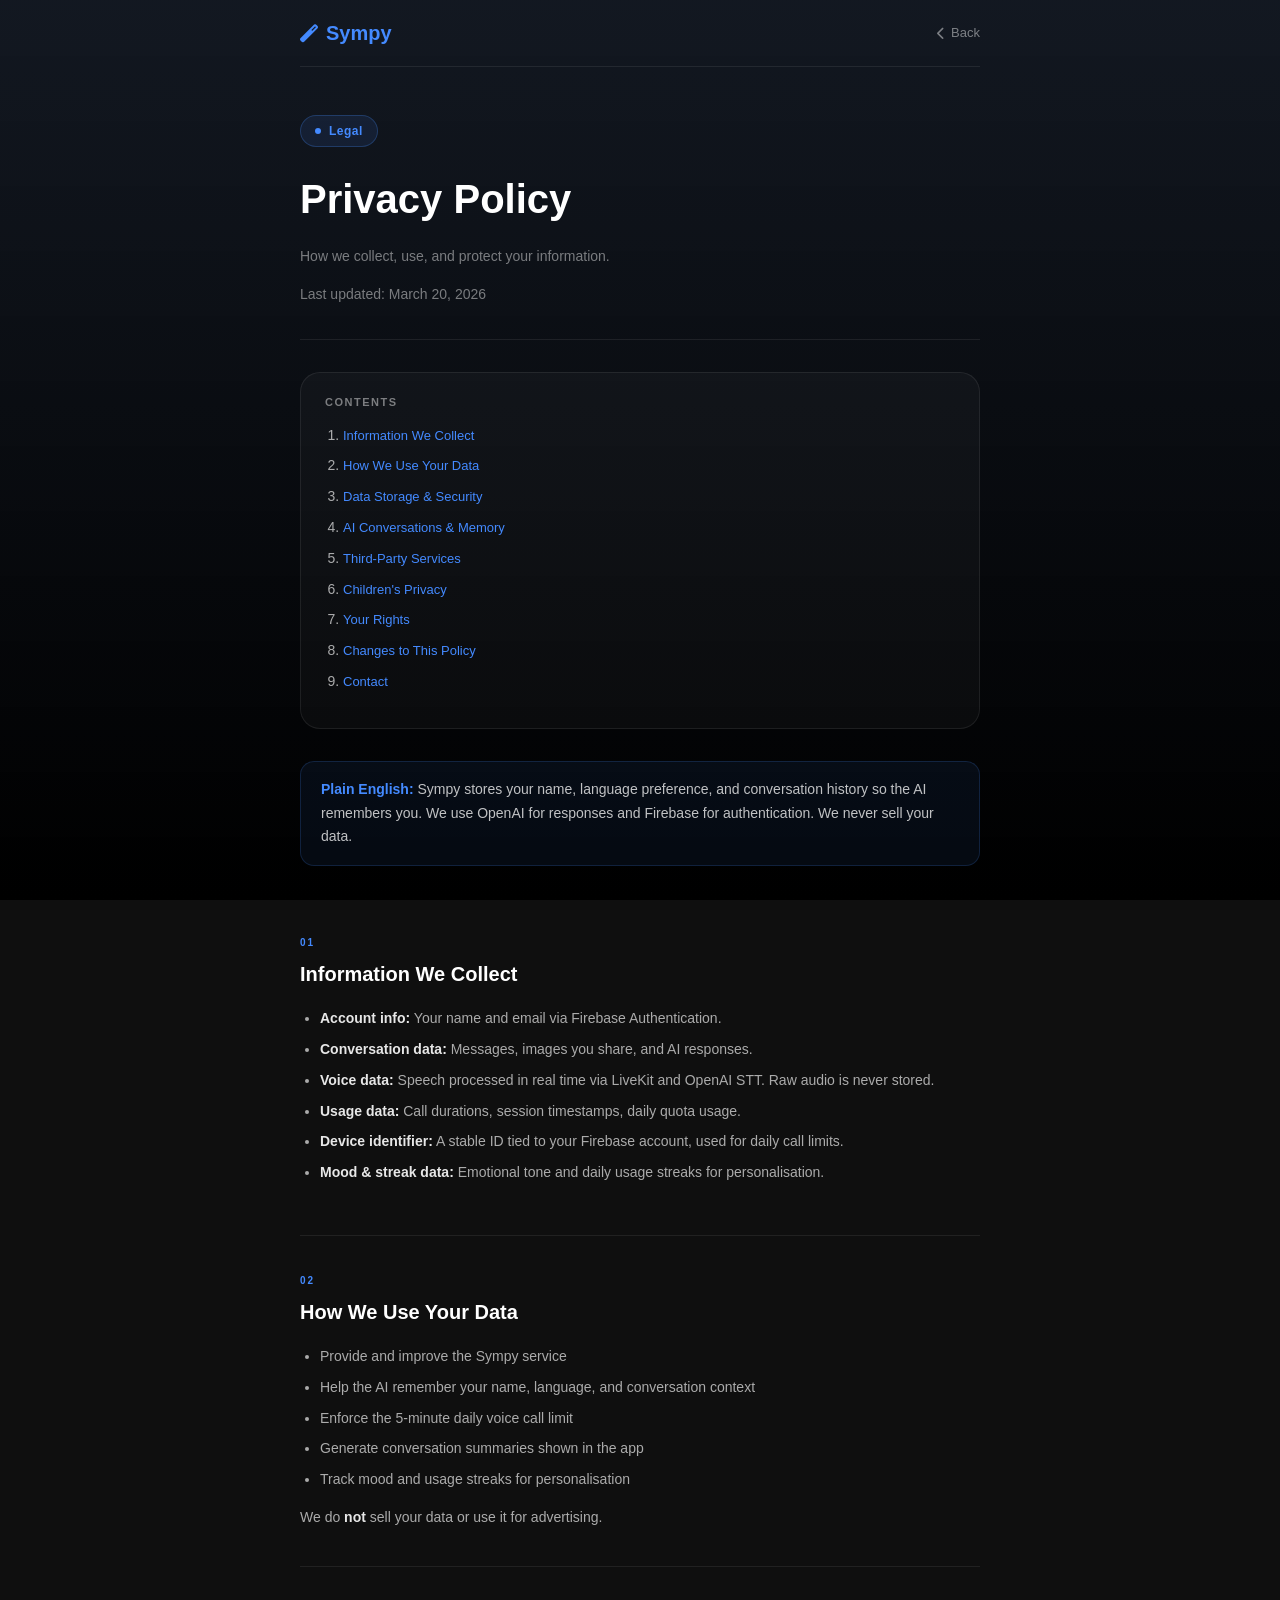
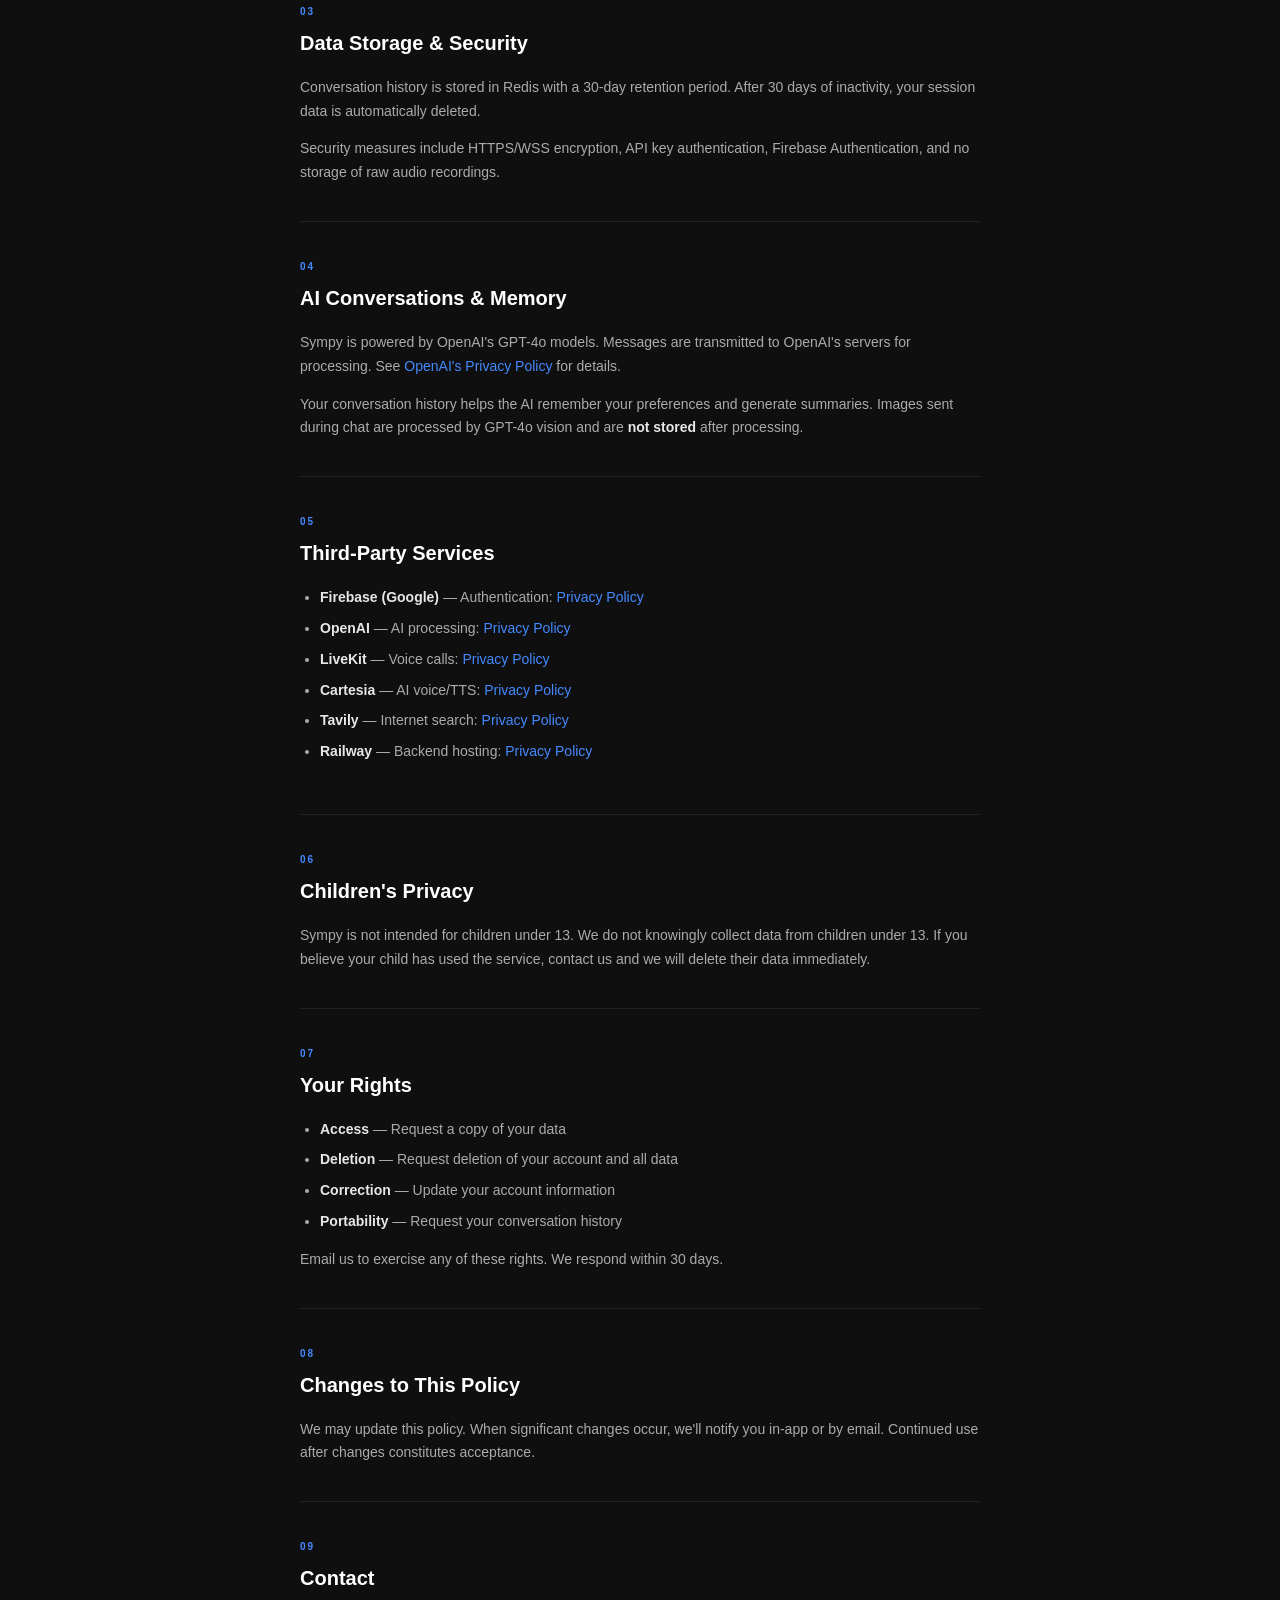
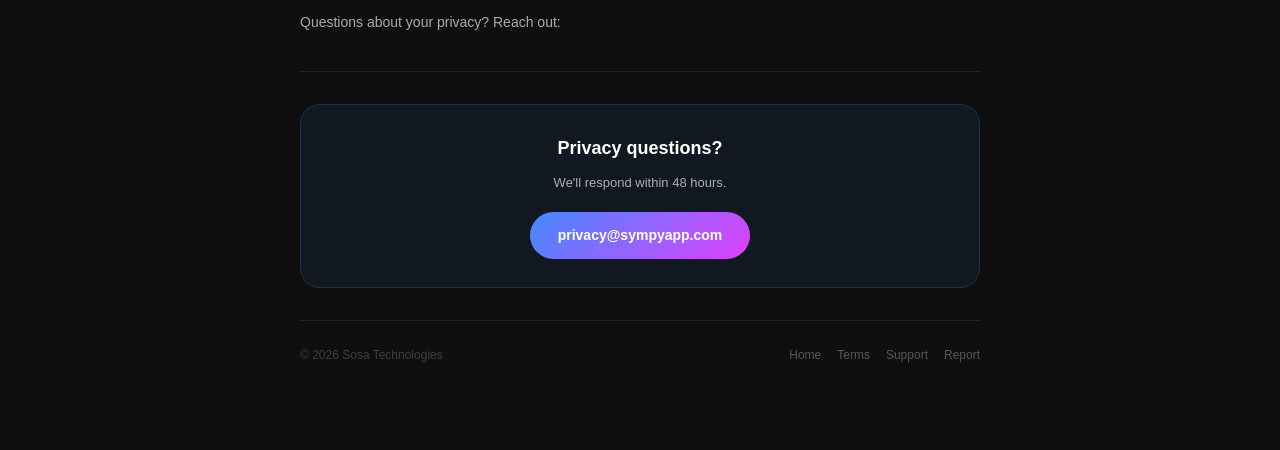
==== commit 3dbc4589: "fix:price" ====
--- a/privacy.html
+++ b/privacy.html
@@ -133,7 +133,7 @@
   </div>
 
   <div class="page-footer">
-    <p>© 2026 Sasa Technologies</p>
+    <p>© 2026 Sosa Technologies</p>
     <div class="footer-links">
       <a href="index.html">Home</a>
       <a href="terms.html">Terms</a>
--- a/style.css
+++ b/style.css
@@ -18,7 +18,8 @@
 
 /* ── RESET ── */
 *, *::before, *::after { box-sizing: border-box; margin: 0; padding: 0; }
-html, body { height: 100%; width: 100%; overflow: hidden; }
+html, body { height: 100%; width: 100%; }
+body.app-page { overflow: hidden; }
 body {
     background: var(--bg-dark);
     color: var(--text-white);
@@ -342,7 +343,7 @@
 .chat-body {
     flex: 1; width: 100%; overflow-y: auto;
     padding: 20px;
-    padding-bottom: 110px; /* ensures last message never hidden behind input */
+    padding-bottom: 130px; /* ensures last message never hidden behind input bar */
     display: flex; flex-direction: column; gap: 12px;
     background: #000;  /* set dynamically by selectVoice() in script.js */
     min-height: 0;
--- a/legal.css
+++ b/legal.css
@@ -19,7 +19,7 @@
     position: fixed; top: 0; width: 100%; height: 100%; z-index: -1;
     background: linear-gradient(to bottom, rgba(68,138,255,0.08), #000000);
 }
-.wrap { max-width: 720px; margin: 0 auto; padding: 0 20px 60px; }
+.wrap { max-width: 720px; margin: 0 auto; padding: 0 20px calc(60px + env(safe-area-inset-bottom)); }
 
 /* NAV */
 nav {
